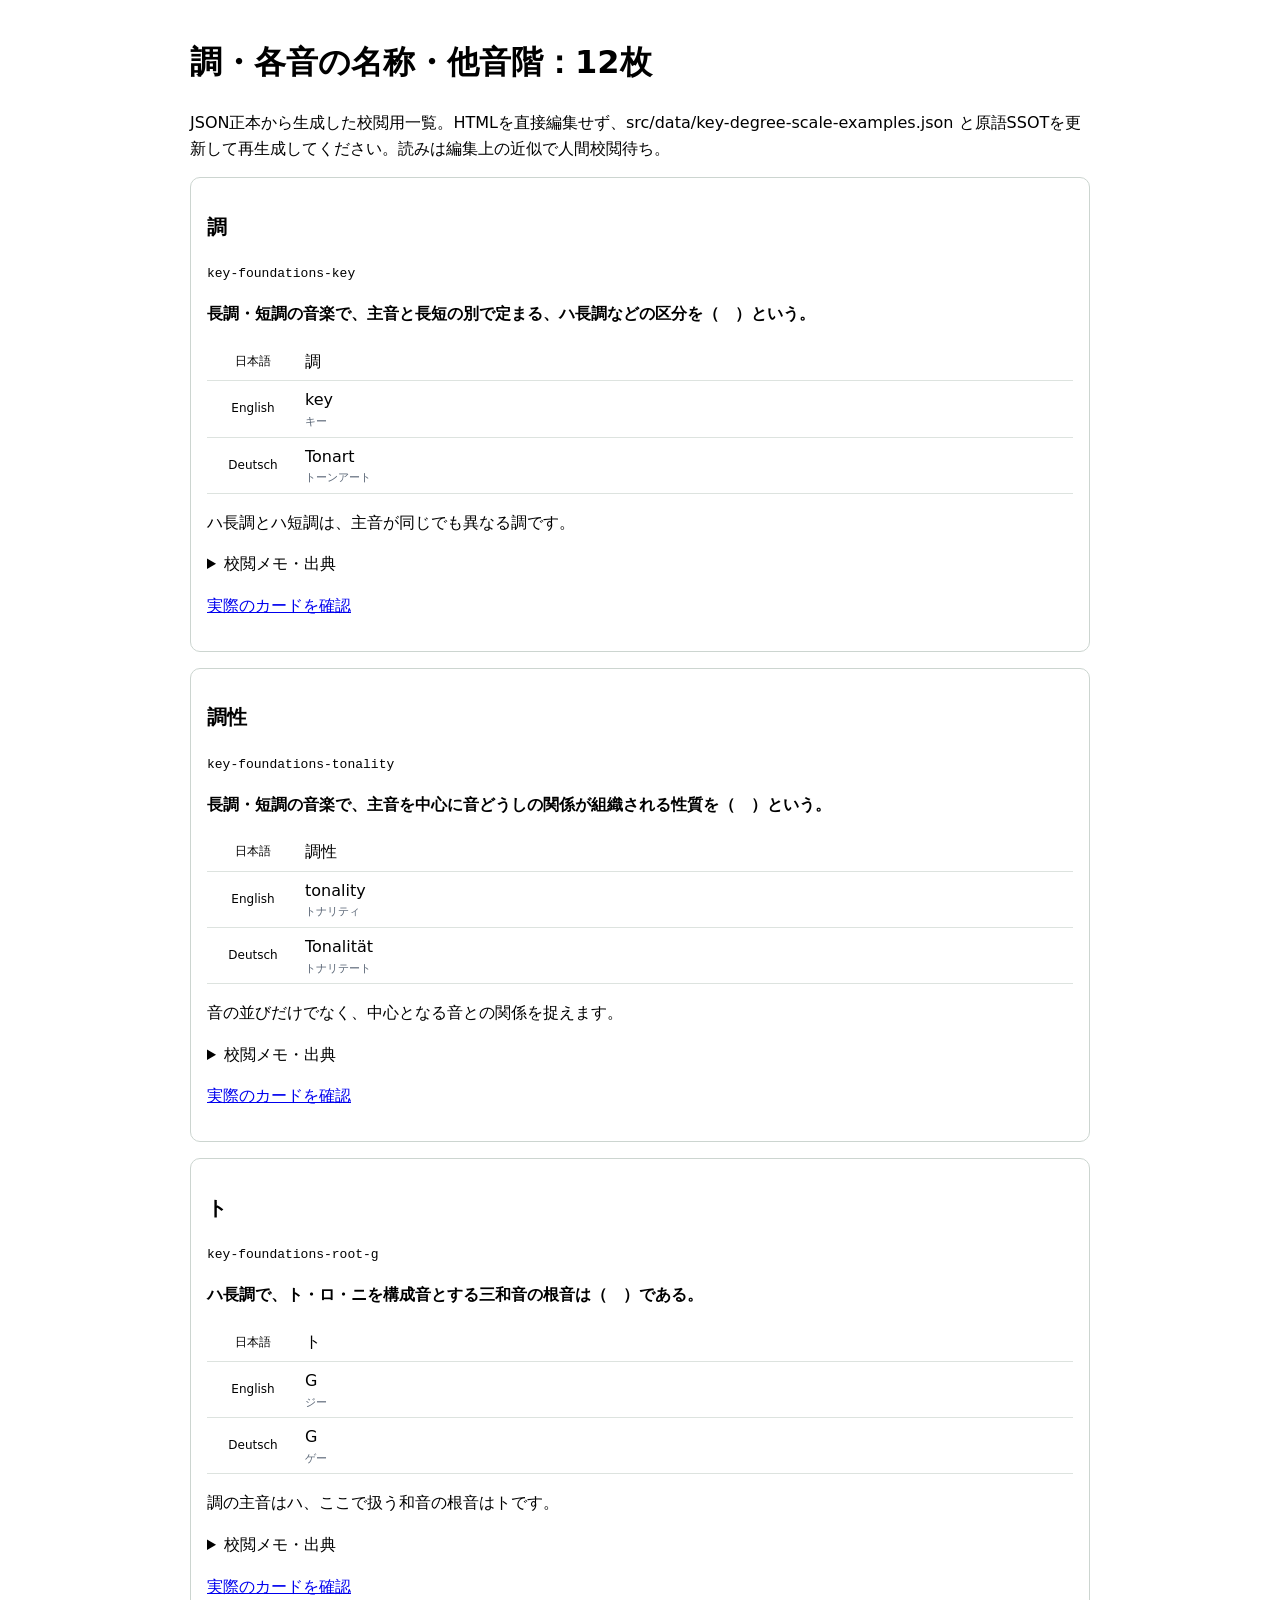
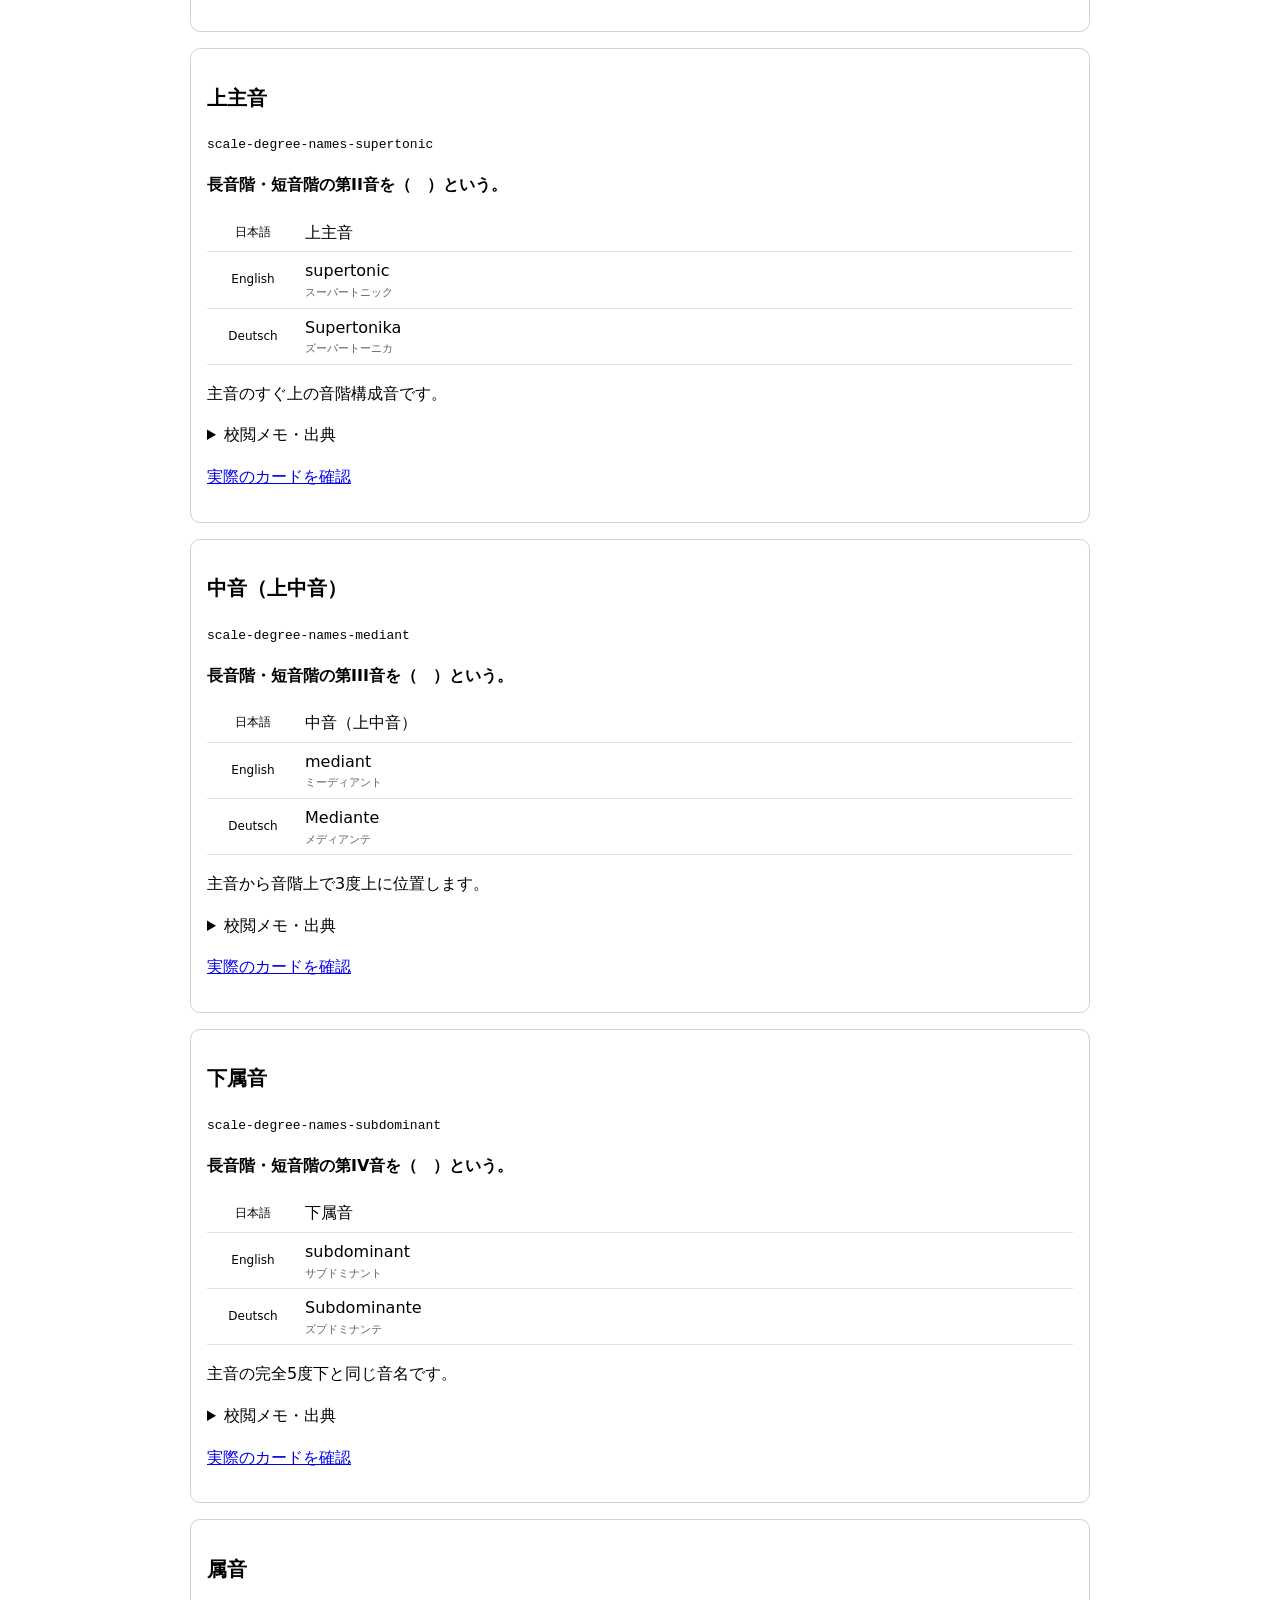
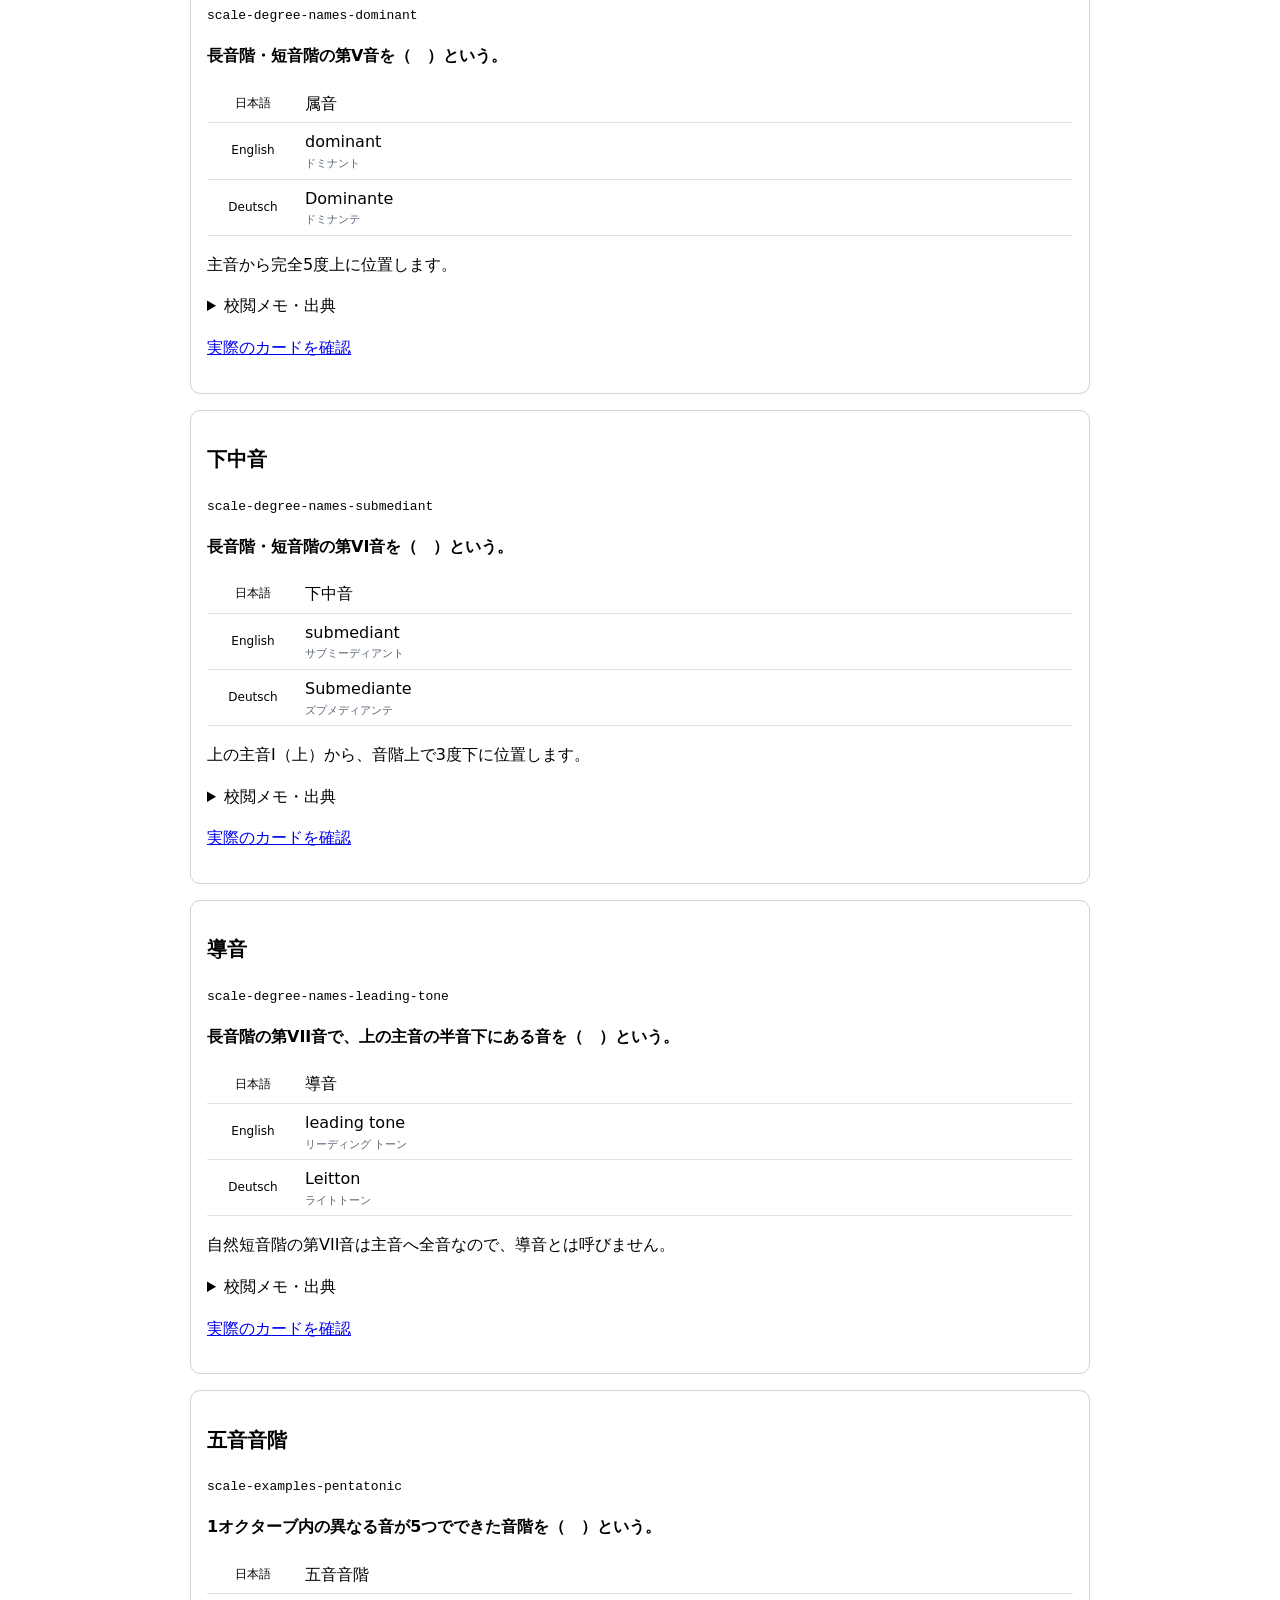
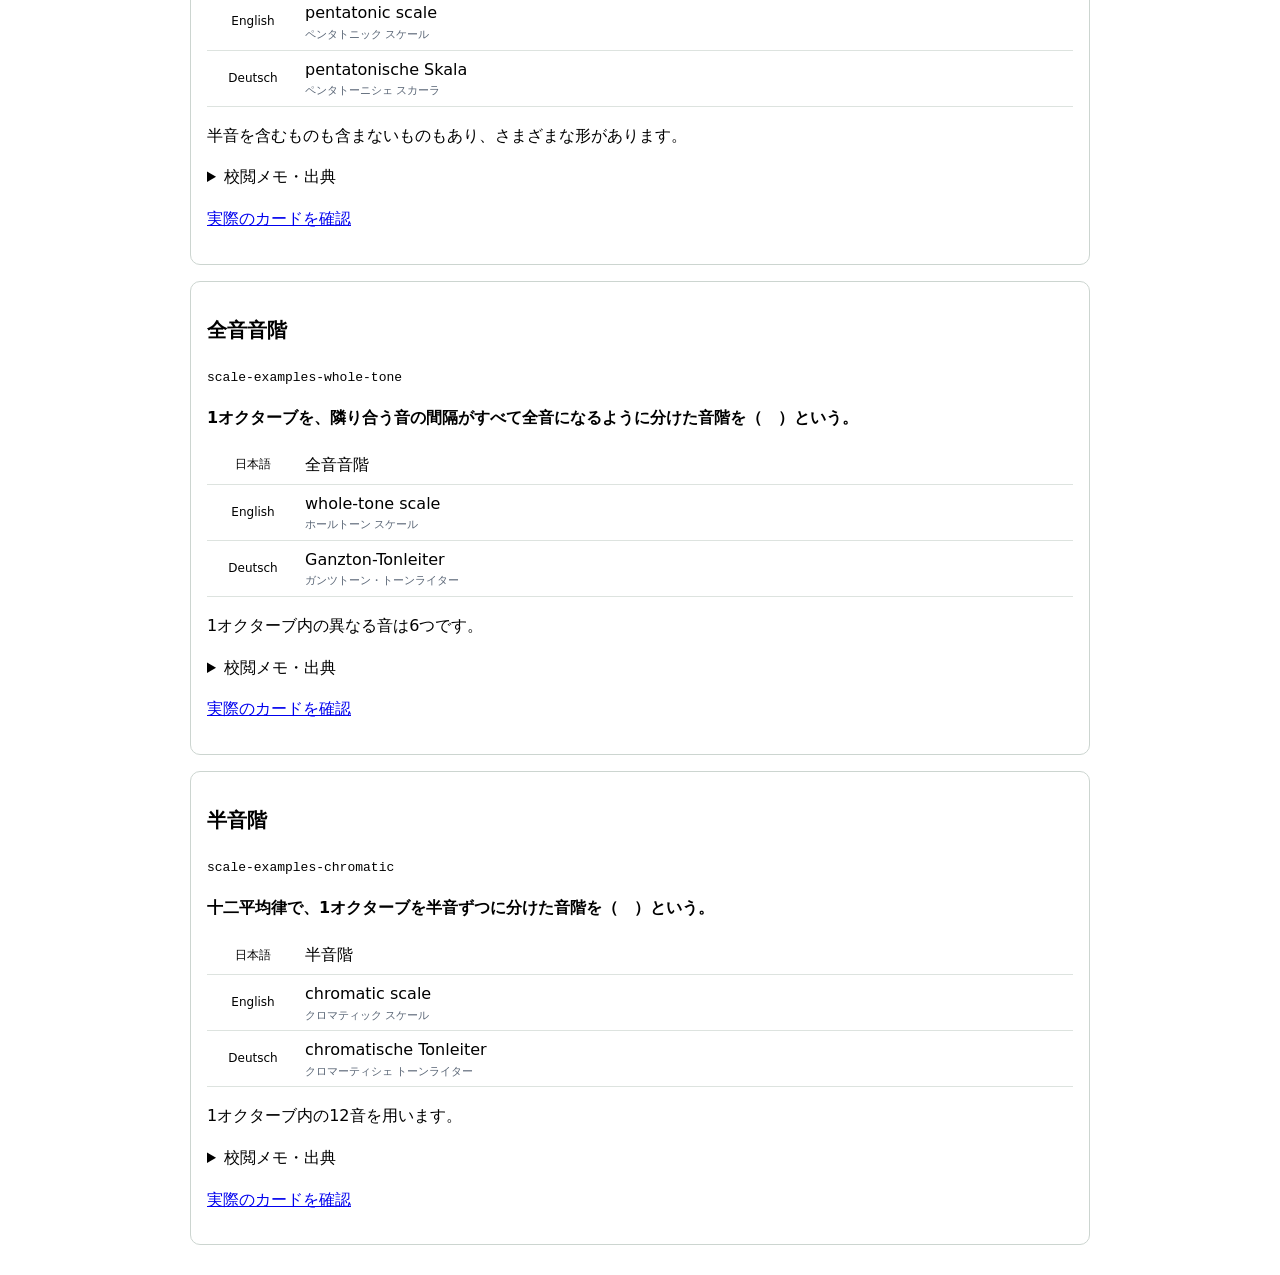
==== docs/key-degree-scale-examples-review.html @ 72259960 "Update review preview from 76fdb64dc0687ee577c5033c5e23819b57750614" ====
<!doctype html><html lang="ja"><head><meta charset="utf-8"><meta name="viewport" content="width=device-width,initial-scale=1"><meta name="robots" content="noindex,nofollow,noarchive"><title>音階・和音の基礎知識 校閲</title><style>body{font-family:system-ui;max-width:900px;margin:auto;padding:16px;line-height:1.6}article{border:1px solid #ccd5d0;border-radius:10px;margin:16px 0;padding:16px}h2{font-size:20px}code{overflow-wrap:anywhere}table{width:100%;border-collapse:collapse}td,th{padding:6px;border-bottom:1px solid #dde3df;font-weight:400}th{width:80px;font-size:12px}td{font-size:16px}small{display:block;font-size:11px;color:#596575}.question{font-weight:600}</style></head><body><h1>調・各音の名称・他音階：12枚</h1><p>JSON正本から生成した校閲用一覧。HTMLを直接編集せず、src/data/key-degree-scale-examples.json と原語SSOTを更新して再生成してください。読みは編集上の近似で人間校閲待ち。</p><article id="key-foundations-key"><h2>調</h2><code>key-foundations-key</code><p class="question">長調・短調の音楽で、主音と長短の別で定まる、ハ長調などの区分を（　）という。</p><table><tr><th>日本語</th><td>調</td></tr><tr><th>English</th><td>key<small>キー</small></td></tr><tr><th>Deutsch</th><td>Tonart<small>トーンアート</small></td></tr></table><p>ハ長調とハ短調は、主音が同じでも異なる調です。</p><details><summary>校閲メモ・出典</summary><p>2026-10-07ユーザー承認の12文案をそのまま採用。読みは編集上の近似で人間校閲待ち。</p><ul><li><a href="https://www.senzoku-online.jp/theory/classic/07/chou-01.html">洗足 調</a>：承認文案で確認済み</li><li><a href="https://lilypond.org/doc/v2.26/Documentation/music-glossary.pdf">LilyPond Music Glossary v2.26</a>：承認文案で音級の意味・独語を確認</li></ul></details><p><a href="../?cards=key-foundations-key">実際のカードを確認</a></p></article>
<article id="key-foundations-tonality"><h2>調性</h2><code>key-foundations-tonality</code><p class="question">長調・短調の音楽で、主音を中心に音どうしの関係が組織される性質を（　）という。</p><table><tr><th>日本語</th><td>調性</td></tr><tr><th>English</th><td>tonality<small>トナリティ</small></td></tr><tr><th>Deutsch</th><td>Tonalität<small>トナリテート</small></td></tr></table><p>音の並びだけでなく、中心となる音との関係を捉えます。</p><details><summary>校閲メモ・出典</summary><p>2026-10-07ユーザー承認の12文案をそのまま採用。読みは編集上の近似で人間校閲待ち。</p><ul><li><a href="https://www.senzoku-online.jp/theory/classic/07/chou-01.html">洗足 調</a>：承認文案で確認済み</li><li><a href="https://lilypond.org/doc/v2.26/Documentation/music-glossary.pdf">LilyPond Music Glossary v2.26</a>：承認文案で音級の意味・独語を確認</li></ul></details><p><a href="../?cards=key-foundations-tonality">実際のカードを確認</a></p></article>
<article id="key-foundations-root-g"><h2>ト</h2><code>key-foundations-root-g</code><p class="question">ハ長調で、ト・ロ・ニを構成音とする三和音の根音は（　）である。</p><table><tr><th>日本語</th><td>ト</td></tr><tr><th>English</th><td>G<small>ジー</small></td></tr><tr><th>Deutsch</th><td>G<small>ゲー</small></td></tr></table><p>調の主音はハ、ここで扱う和音の根音はトです。</p><details><summary>校閲メモ・出典</summary><p>2026-10-07ユーザー承認の12文案をそのまま採用。読みは編集上の近似で人間校閲待ち。</p><ul><li><a href="https://www.senzoku-online.jp/theory/classic/07/chou-01.html">洗足 調</a>：承認文案で確認済み</li><li><a href="https://lilypond.org/doc/v2.26/Documentation/music-glossary.pdf">LilyPond Music Glossary v2.26</a>：承認文案で音級の意味・独語を確認</li></ul></details><p><a href="../?cards=key-foundations-root-g">実際のカードを確認</a></p></article>
<article id="scale-degree-names-supertonic"><h2>上主音</h2><code>scale-degree-names-supertonic</code><p class="question">長音階・短音階の第II音を（　）という。</p><table><tr><th>日本語</th><td>上主音</td></tr><tr><th>English</th><td>supertonic<small>スーパートニック</small></td></tr><tr><th>Deutsch</th><td>Supertonika<small>ズーパートーニカ</small></td></tr></table><p>主音のすぐ上の音階構成音です。</p><details><summary>校閲メモ・出典</summary><p>2026-10-07ユーザー承認の12文案をそのまま採用。読みは編集上の近似で人間校閲待ち。</p><ul><li><a href="https://www.senzoku-online.jp/theory/classic/06/onkai-08.html">洗足 各音の名称</a>：承認文案で確認済み</li><li><a href="https://musictheory.pugetsound.edu/mt21c/ScaleDegreeNames.html">Puget Sound Scale Degree Names</a>：承認文案で確認済み</li><li><a href="https://lilypond.org/doc/v2.26/Documentation/music-glossary.pdf">LilyPond Music Glossary v2.26</a>：承認文案で音級の意味・独語を確認</li></ul></details><p><a href="../?cards=scale-degree-names-supertonic">実際のカードを確認</a></p></article>
<article id="scale-degree-names-mediant"><h2>中音（上中音）</h2><code>scale-degree-names-mediant</code><p class="question">長音階・短音階の第III音を（　）という。</p><table><tr><th>日本語</th><td>中音（上中音）</td></tr><tr><th>English</th><td>mediant<small>ミーディアント</small></td></tr><tr><th>Deutsch</th><td>Mediante<small>メディアンテ</small></td></tr></table><p>主音から音階上で3度上に位置します。</p><details><summary>校閲メモ・出典</summary><p>2026-10-07ユーザー承認の12文案をそのまま採用。読みは編集上の近似で人間校閲待ち。</p><ul><li><a href="https://www.senzoku-online.jp/theory/classic/06/onkai-08.html">洗足 各音の名称</a>：承認文案で確認済み</li><li><a href="https://musictheory.pugetsound.edu/mt21c/ScaleDegreeNames.html">Puget Sound Scale Degree Names</a>：承認文案で確認済み</li><li><a href="https://lilypond.org/doc/v2.26/Documentation/music-glossary.pdf">LilyPond Music Glossary v2.26</a>：承認文案で音級の意味・独語を確認</li></ul></details><p><a href="../?cards=scale-degree-names-mediant">実際のカードを確認</a></p></article>
<article id="scale-degree-names-subdominant"><h2>下属音</h2><code>scale-degree-names-subdominant</code><p class="question">長音階・短音階の第IV音を（　）という。</p><table><tr><th>日本語</th><td>下属音</td></tr><tr><th>English</th><td>subdominant<small>サブドミナント</small></td></tr><tr><th>Deutsch</th><td>Subdominante<small>ズプドミナンテ</small></td></tr></table><p>主音の完全5度下と同じ音名です。</p><details><summary>校閲メモ・出典</summary><p>2026-10-07ユーザー承認の12文案をそのまま採用。読みは編集上の近似で人間校閲待ち。</p><ul><li><a href="https://www.senzoku-online.jp/theory/classic/06/onkai-08.html">洗足 各音の名称</a>：承認文案で確認済み</li><li><a href="https://musictheory.pugetsound.edu/mt21c/ScaleDegreeNames.html">Puget Sound Scale Degree Names</a>：承認文案で確認済み</li><li><a href="https://lilypond.org/doc/v2.26/Documentation/music-glossary.pdf">LilyPond Music Glossary v2.26</a>：承認文案で音級の意味・独語を確認</li></ul></details><p><a href="../?cards=scale-degree-names-subdominant">実際のカードを確認</a></p></article>
<article id="scale-degree-names-dominant"><h2>属音</h2><code>scale-degree-names-dominant</code><p class="question">長音階・短音階の第V音を（　）という。</p><table><tr><th>日本語</th><td>属音</td></tr><tr><th>English</th><td>dominant<small>ドミナント</small></td></tr><tr><th>Deutsch</th><td>Dominante<small>ドミナンテ</small></td></tr></table><p>主音から完全5度上に位置します。</p><details><summary>校閲メモ・出典</summary><p>2026-10-07ユーザー承認の12文案をそのまま採用。読みは編集上の近似で人間校閲待ち。</p><ul><li><a href="https://www.senzoku-online.jp/theory/classic/06/onkai-08.html">洗足 各音の名称</a>：承認文案で確認済み</li><li><a href="https://musictheory.pugetsound.edu/mt21c/ScaleDegreeNames.html">Puget Sound Scale Degree Names</a>：承認文案で確認済み</li><li><a href="https://lilypond.org/doc/v2.26/Documentation/music-glossary.pdf">LilyPond Music Glossary v2.26</a>：承認文案で音級の意味・独語を確認</li></ul></details><p><a href="../?cards=scale-degree-names-dominant">実際のカードを確認</a></p></article>
<article id="scale-degree-names-submediant"><h2>下中音</h2><code>scale-degree-names-submediant</code><p class="question">長音階・短音階の第VI音を（　）という。</p><table><tr><th>日本語</th><td>下中音</td></tr><tr><th>English</th><td>submediant<small>サブミーディアント</small></td></tr><tr><th>Deutsch</th><td>Submediante<small>ズプメディアンテ</small></td></tr></table><p>上の主音I（上）から、音階上で3度下に位置します。</p><details><summary>校閲メモ・出典</summary><p>2026-10-07ユーザー承認の12文案をそのまま採用。読みは編集上の近似で人間校閲待ち。</p><ul><li><a href="https://www.senzoku-online.jp/theory/classic/06/onkai-08.html">洗足 各音の名称</a>：承認文案で確認済み</li><li><a href="https://musictheory.pugetsound.edu/mt21c/ScaleDegreeNames.html">Puget Sound Scale Degree Names</a>：承認文案で確認済み</li><li><a href="https://lilypond.org/doc/v2.26/Documentation/music-glossary.pdf">LilyPond Music Glossary v2.26</a>：承認文案で音級の意味・独語を確認</li></ul></details><p><a href="../?cards=scale-degree-names-submediant">実際のカードを確認</a></p></article>
<article id="scale-degree-names-leading-tone"><h2>導音</h2><code>scale-degree-names-leading-tone</code><p class="question">長音階の第VII音で、上の主音の半音下にある音を（　）という。</p><table><tr><th>日本語</th><td>導音</td></tr><tr><th>English</th><td>leading tone<small>リーディング トーン</small></td></tr><tr><th>Deutsch</th><td>Leitton<small>ライトトーン</small></td></tr></table><p>自然短音階の第VII音は主音へ全音なので、導音とは呼びません。</p><details><summary>校閲メモ・出典</summary><p>2026-10-07ユーザー承認の12文案をそのまま採用。読みは編集上の近似で人間校閲待ち。</p><ul><li><a href="https://www.senzoku-online.jp/theory/classic/06/onkai-08.html">洗足 各音の名称</a>：承認文案で確認済み</li><li><a href="https://musictheory.pugetsound.edu/mt21c/ScaleDegreeNames.html">Puget Sound Scale Degree Names</a>：承認文案で確認済み</li><li><a href="https://lilypond.org/doc/v2.26/Documentation/music-glossary.pdf">LilyPond Music Glossary v2.26</a>：承認文案で音級の意味・独語を確認</li></ul></details><p><a href="../?cards=scale-degree-names-leading-tone">実際のカードを確認</a></p></article>
<article id="scale-examples-pentatonic"><h2>五音音階</h2><code>scale-examples-pentatonic</code><p class="question">1オクターブ内の異なる音が5つでできた音階を（　）という。</p><table><tr><th>日本語</th><td>五音音階</td></tr><tr><th>English</th><td>pentatonic scale<small>ペンタトニック スケール</small></td></tr><tr><th>Deutsch</th><td>pentatonische Skala<small>ペンタトーニシェ スカーラ</small></td></tr></table><p>半音を含むものも含まないものもあり、さまざまな形があります。</p><details><summary>校閲メモ・出典</summary><p>2026-10-07ユーザー承認の12文案をそのまま採用。読みは編集上の近似で人間校閲待ち。</p><ul><li><a href="https://learningmusic.ableton.com/de/advanced-topics/pentatonic.html">Ableton Pentatonik</a>：承認文案で確認済み</li><li><a href="https://lilypond.org/doc/v2.26/Documentation/music-glossary.pdf">LilyPond Music Glossary v2.26</a>：承認文案で音級の意味・独語を確認</li></ul></details><p><a href="../?cards=scale-examples-pentatonic">実際のカードを確認</a></p></article>
<article id="scale-examples-whole-tone"><h2>全音音階</h2><code>scale-examples-whole-tone</code><p class="question">1オクターブを、隣り合う音の間隔がすべて全音になるように分けた音階を（　）という。</p><table><tr><th>日本語</th><td>全音音階</td></tr><tr><th>English</th><td>whole-tone scale<small>ホールトーン スケール</small></td></tr><tr><th>Deutsch</th><td>Ganzton-Tonleiter<small>ガンツトーン・トーンライター</small></td></tr></table><p>1オクターブ内の異なる音は6つです。</p><details><summary>校閲メモ・出典</summary><p>2026-10-07ユーザー承認の12文案をそのまま採用。読みは編集上の近似で人間校閲待ち。</p><ul><li><a href="https://learningmusic.ableton.com/de/advanced-topics/whole-tone.html">Ableton Ganzton</a>：承認文案で確認済み</li><li><a href="https://lilypond.org/doc/v2.26/Documentation/music-glossary.pdf">LilyPond Music Glossary v2.26</a>：承認文案で音級の意味・独語を確認</li></ul></details><p><a href="../?cards=scale-examples-whole-tone">実際のカードを確認</a></p></article>
<article id="scale-examples-chromatic"><h2>半音階</h2><code>scale-examples-chromatic</code><p class="question">十二平均律で、1オクターブを半音ずつに分けた音階を（　）という。</p><table><tr><th>日本語</th><td>半音階</td></tr><tr><th>English</th><td>chromatic scale<small>クロマティック スケール</small></td></tr><tr><th>Deutsch</th><td>chromatische Tonleiter<small>クロマーティシェ トーンライター</small></td></tr></table><p>1オクターブ内の12音を用います。</p><details><summary>校閲メモ・出典</summary><p>2026-10-07ユーザー承認の12文案をそのまま採用。読みは編集上の近似で人間校閲待ち。</p><ul><li><a href="https://lilypond.org/doc/v2.26/Documentation/music-glossary-big-page.html#chromatic-scale">LilyPond chromatic scale</a>：承認文案で確認済み</li><li><a href="https://lilypond.org/doc/v2.26/Documentation/music-glossary.pdf">LilyPond Music Glossary v2.26</a>：承認文案で音級の意味・独語を確認</li></ul></details><p><a href="../?cards=scale-examples-chromatic">実際のカードを確認</a></p></article></body></html>
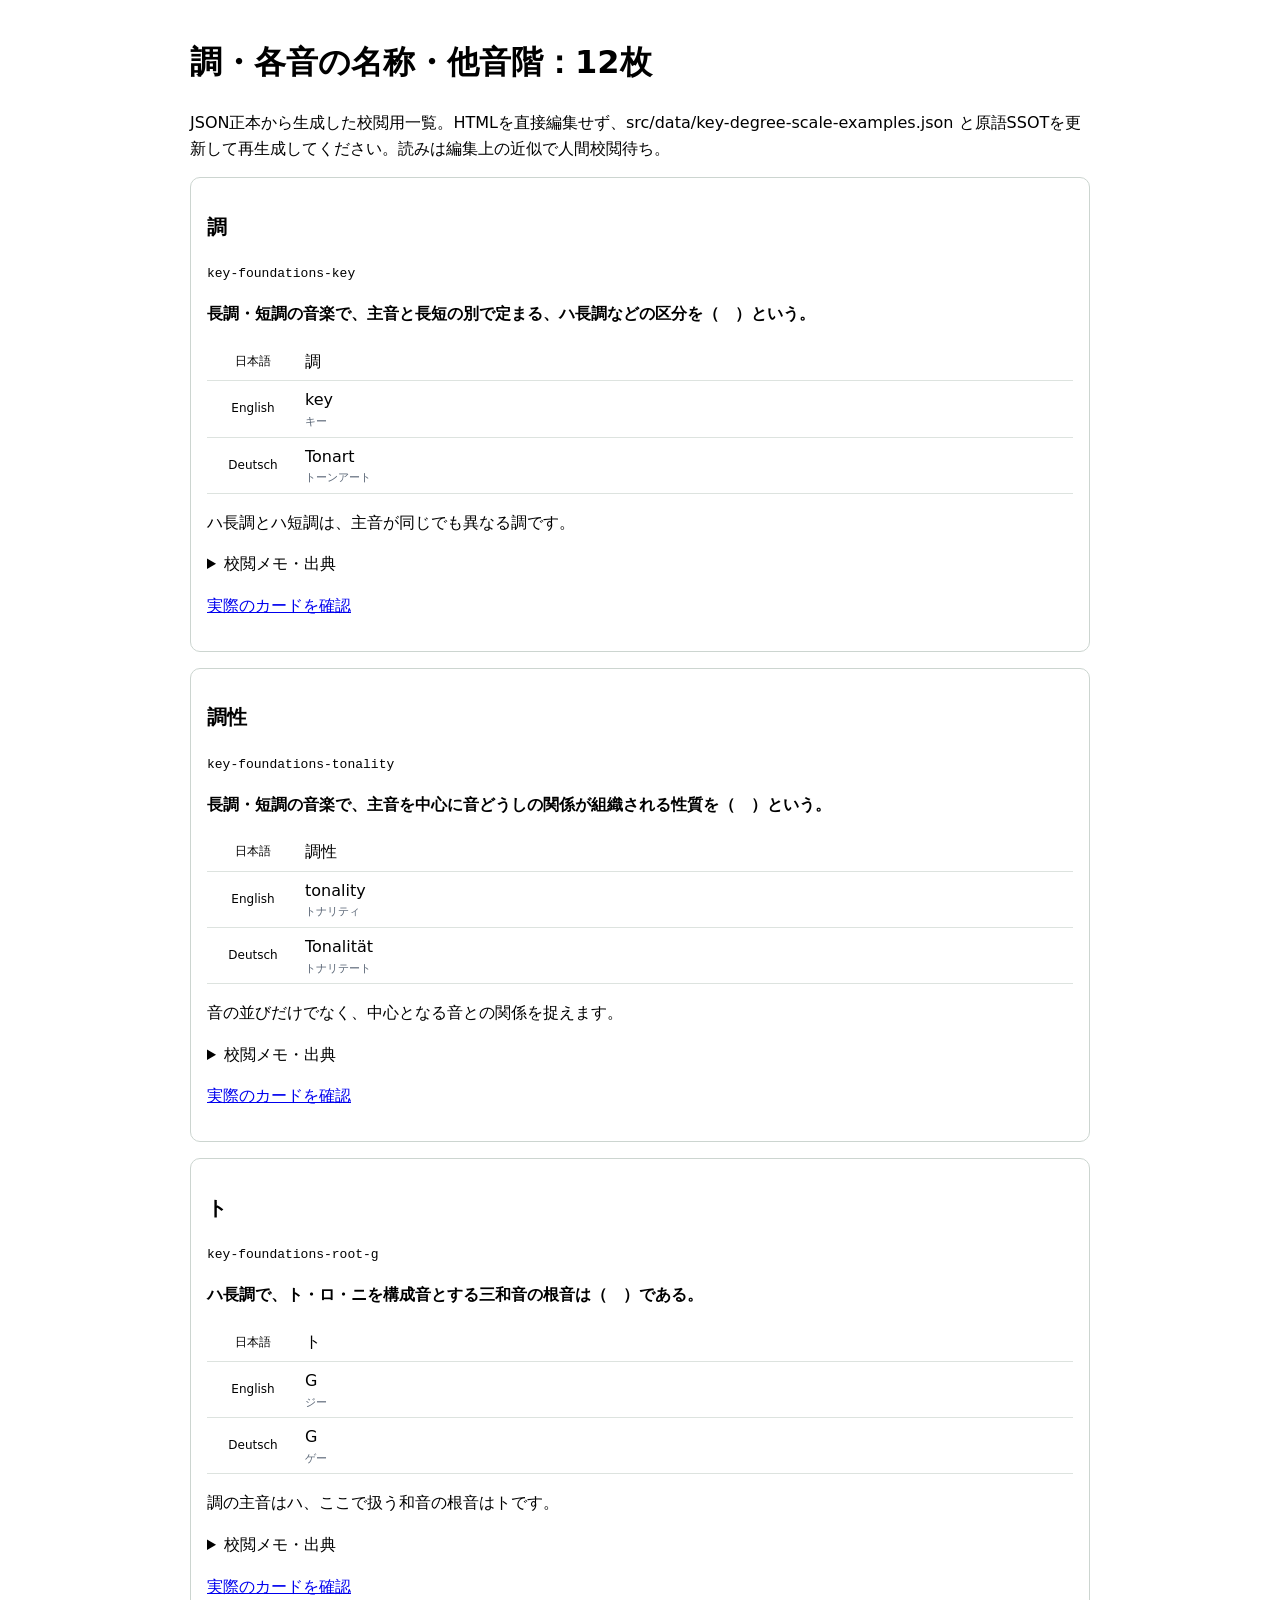
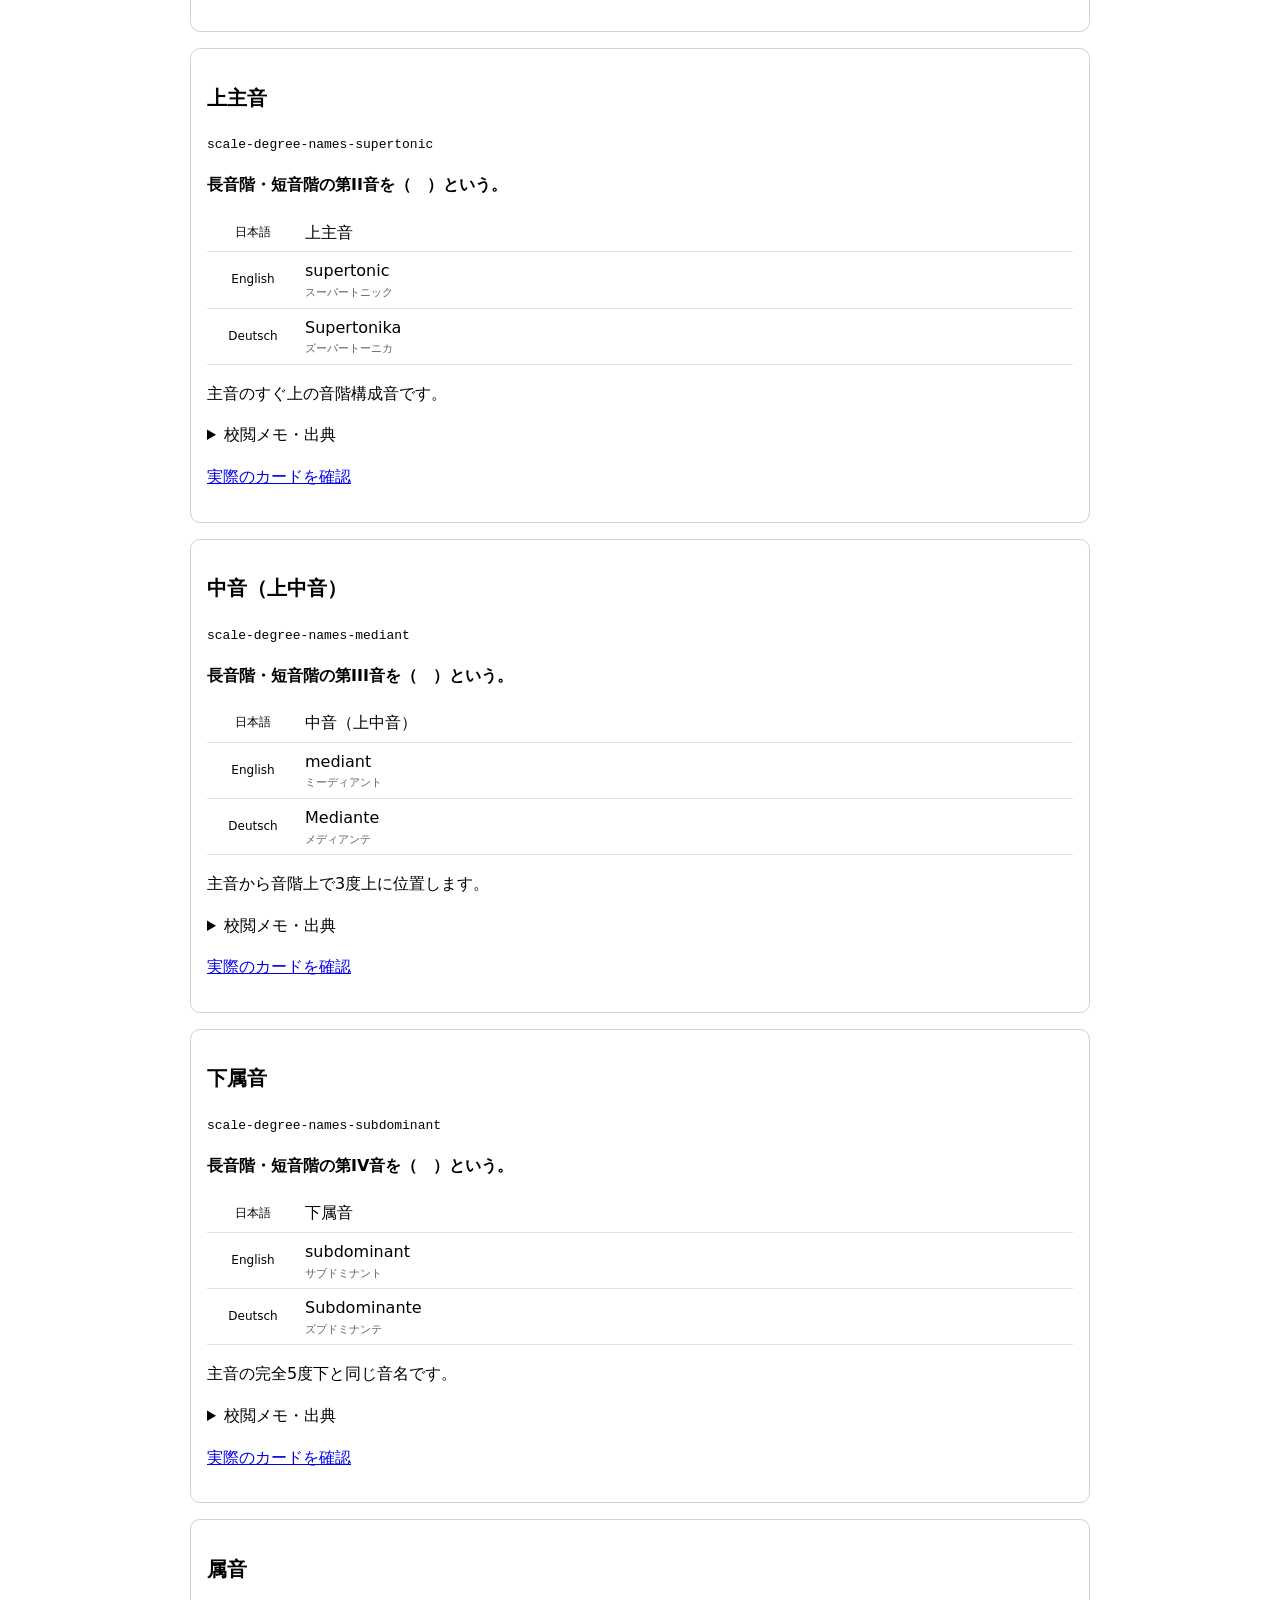
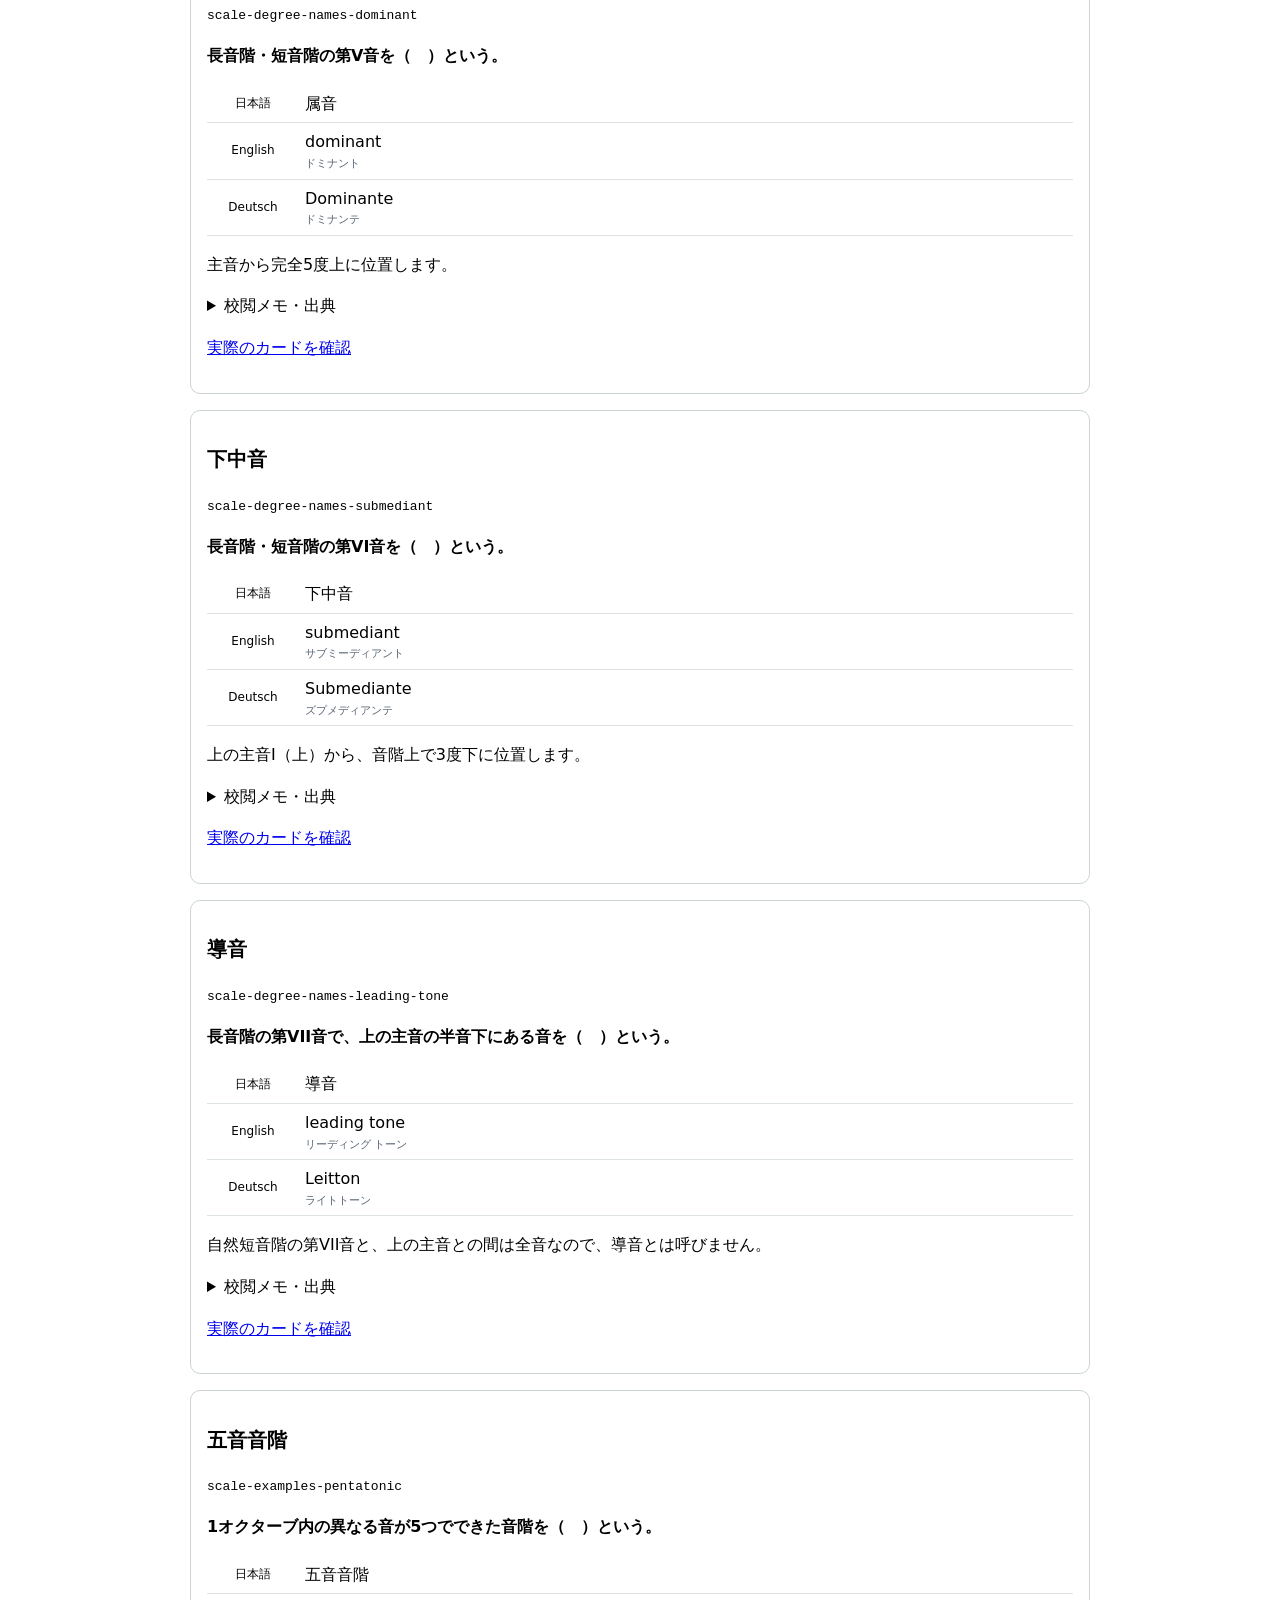
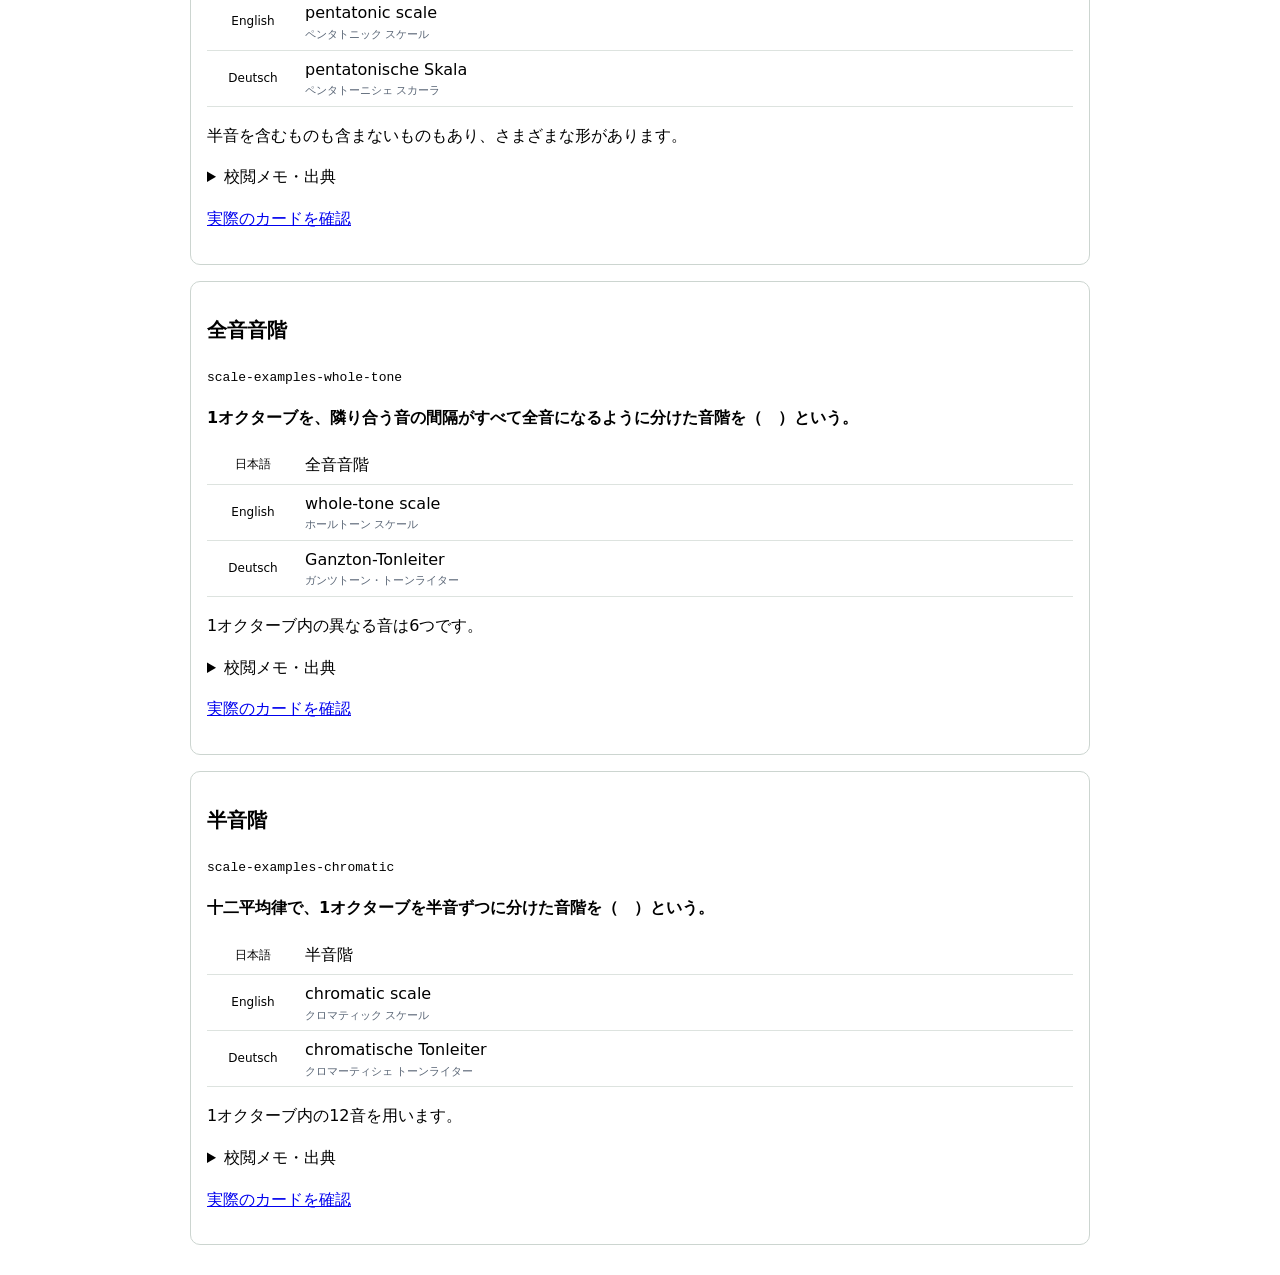
==== commit ed309f64: "Update review preview from f3364d51e72ef8df8e839a74581bd8aeb8725fd3" ====
--- a/docs/key-degree-scale-examples-review.html
+++ b/docs/key-degree-scale-examples-review.html
@@ -6,7 +6,7 @@
 <article id="scale-degree-names-subdominant"><h2>下属音</h2><code>scale-degree-names-subdominant</code><p class="question">長音階・短音階の第IV音を（　）という。</p><table><tr><th>日本語</th><td>下属音</td></tr><tr><th>English</th><td>subdominant<small>サブドミナント</small></td></tr><tr><th>Deutsch</th><td>Subdominante<small>ズプドミナンテ</small></td></tr></table><p>主音の完全5度下と同じ音名です。</p><details><summary>校閲メモ・出典</summary><p>2026-10-07ユーザー承認の12文案をそのまま採用。読みは編集上の近似で人間校閲待ち。</p><ul><li><a href="https://www.senzoku-online.jp/theory/classic/06/onkai-08.html">洗足 各音の名称</a>：承認文案で確認済み</li><li><a href="https://musictheory.pugetsound.edu/mt21c/ScaleDegreeNames.html">Puget Sound Scale Degree Names</a>：承認文案で確認済み</li><li><a href="https://lilypond.org/doc/v2.26/Documentation/music-glossary.pdf">LilyPond Music Glossary v2.26</a>：承認文案で音級の意味・独語を確認</li></ul></details><p><a href="../?cards=scale-degree-names-subdominant">実際のカードを確認</a></p></article>
 <article id="scale-degree-names-dominant"><h2>属音</h2><code>scale-degree-names-dominant</code><p class="question">長音階・短音階の第V音を（　）という。</p><table><tr><th>日本語</th><td>属音</td></tr><tr><th>English</th><td>dominant<small>ドミナント</small></td></tr><tr><th>Deutsch</th><td>Dominante<small>ドミナンテ</small></td></tr></table><p>主音から完全5度上に位置します。</p><details><summary>校閲メモ・出典</summary><p>2026-10-07ユーザー承認の12文案をそのまま採用。読みは編集上の近似で人間校閲待ち。</p><ul><li><a href="https://www.senzoku-online.jp/theory/classic/06/onkai-08.html">洗足 各音の名称</a>：承認文案で確認済み</li><li><a href="https://musictheory.pugetsound.edu/mt21c/ScaleDegreeNames.html">Puget Sound Scale Degree Names</a>：承認文案で確認済み</li><li><a href="https://lilypond.org/doc/v2.26/Documentation/music-glossary.pdf">LilyPond Music Glossary v2.26</a>：承認文案で音級の意味・独語を確認</li></ul></details><p><a href="../?cards=scale-degree-names-dominant">実際のカードを確認</a></p></article>
 <article id="scale-degree-names-submediant"><h2>下中音</h2><code>scale-degree-names-submediant</code><p class="question">長音階・短音階の第VI音を（　）という。</p><table><tr><th>日本語</th><td>下中音</td></tr><tr><th>English</th><td>submediant<small>サブミーディアント</small></td></tr><tr><th>Deutsch</th><td>Submediante<small>ズプメディアンテ</small></td></tr></table><p>上の主音I（上）から、音階上で3度下に位置します。</p><details><summary>校閲メモ・出典</summary><p>2026-10-07ユーザー承認の12文案をそのまま採用。読みは編集上の近似で人間校閲待ち。</p><ul><li><a href="https://www.senzoku-online.jp/theory/classic/06/onkai-08.html">洗足 各音の名称</a>：承認文案で確認済み</li><li><a href="https://musictheory.pugetsound.edu/mt21c/ScaleDegreeNames.html">Puget Sound Scale Degree Names</a>：承認文案で確認済み</li><li><a href="https://lilypond.org/doc/v2.26/Documentation/music-glossary.pdf">LilyPond Music Glossary v2.26</a>：承認文案で音級の意味・独語を確認</li></ul></details><p><a href="../?cards=scale-degree-names-submediant">実際のカードを確認</a></p></article>
-<article id="scale-degree-names-leading-tone"><h2>導音</h2><code>scale-degree-names-leading-tone</code><p class="question">長音階の第VII音で、上の主音の半音下にある音を（　）という。</p><table><tr><th>日本語</th><td>導音</td></tr><tr><th>English</th><td>leading tone<small>リーディング トーン</small></td></tr><tr><th>Deutsch</th><td>Leitton<small>ライトトーン</small></td></tr></table><p>自然短音階の第VII音は主音へ全音なので、導音とは呼びません。</p><details><summary>校閲メモ・出典</summary><p>2026-10-07ユーザー承認の12文案をそのまま採用。読みは編集上の近似で人間校閲待ち。</p><ul><li><a href="https://www.senzoku-online.jp/theory/classic/06/onkai-08.html">洗足 各音の名称</a>：承認文案で確認済み</li><li><a href="https://musictheory.pugetsound.edu/mt21c/ScaleDegreeNames.html">Puget Sound Scale Degree Names</a>：承認文案で確認済み</li><li><a href="https://lilypond.org/doc/v2.26/Documentation/music-glossary.pdf">LilyPond Music Glossary v2.26</a>：承認文案で音級の意味・独語を確認</li></ul></details><p><a href="../?cards=scale-degree-names-leading-tone">実際のカードを確認</a></p></article>
+<article id="scale-degree-names-leading-tone"><h2>導音</h2><code>scale-degree-names-leading-tone</code><p class="question">長音階の第VII音で、上の主音の半音下にある音を（　）という。</p><table><tr><th>日本語</th><td>導音</td></tr><tr><th>English</th><td>leading tone<small>リーディング トーン</small></td></tr><tr><th>Deutsch</th><td>Leitton<small>ライトトーン</small></td></tr></table><p>自然短音階の第VII音と、上の主音との間は全音なので、導音とは呼びません。</p><details><summary>校閲メモ・出典</summary><p>2026-10-07ユーザー承認の12文案をそのまま採用。読みは編集上の近似で人間校閲待ち。</p><ul><li><a href="https://www.senzoku-online.jp/theory/classic/06/onkai-08.html">洗足 各音の名称</a>：承認文案で確認済み</li><li><a href="https://musictheory.pugetsound.edu/mt21c/ScaleDegreeNames.html">Puget Sound Scale Degree Names</a>：承認文案で確認済み</li><li><a href="https://lilypond.org/doc/v2.26/Documentation/music-glossary.pdf">LilyPond Music Glossary v2.26</a>：承認文案で音級の意味・独語を確認</li></ul></details><p><a href="../?cards=scale-degree-names-leading-tone">実際のカードを確認</a></p></article>
 <article id="scale-examples-pentatonic"><h2>五音音階</h2><code>scale-examples-pentatonic</code><p class="question">1オクターブ内の異なる音が5つでできた音階を（　）という。</p><table><tr><th>日本語</th><td>五音音階</td></tr><tr><th>English</th><td>pentatonic scale<small>ペンタトニック スケール</small></td></tr><tr><th>Deutsch</th><td>pentatonische Skala<small>ペンタトーニシェ スカーラ</small></td></tr></table><p>半音を含むものも含まないものもあり、さまざまな形があります。</p><details><summary>校閲メモ・出典</summary><p>2026-10-07ユーザー承認の12文案をそのまま採用。読みは編集上の近似で人間校閲待ち。</p><ul><li><a href="https://learningmusic.ableton.com/de/advanced-topics/pentatonic.html">Ableton Pentatonik</a>：承認文案で確認済み</li><li><a href="https://lilypond.org/doc/v2.26/Documentation/music-glossary.pdf">LilyPond Music Glossary v2.26</a>：承認文案で音級の意味・独語を確認</li></ul></details><p><a href="../?cards=scale-examples-pentatonic">実際のカードを確認</a></p></article>
 <article id="scale-examples-whole-tone"><h2>全音音階</h2><code>scale-examples-whole-tone</code><p class="question">1オクターブを、隣り合う音の間隔がすべて全音になるように分けた音階を（　）という。</p><table><tr><th>日本語</th><td>全音音階</td></tr><tr><th>English</th><td>whole-tone scale<small>ホールトーン スケール</small></td></tr><tr><th>Deutsch</th><td>Ganzton-Tonleiter<small>ガンツトーン・トーンライター</small></td></tr></table><p>1オクターブ内の異なる音は6つです。</p><details><summary>校閲メモ・出典</summary><p>2026-10-07ユーザー承認の12文案をそのまま採用。読みは編集上の近似で人間校閲待ち。</p><ul><li><a href="https://learningmusic.ableton.com/de/advanced-topics/whole-tone.html">Ableton Ganzton</a>：承認文案で確認済み</li><li><a href="https://lilypond.org/doc/v2.26/Documentation/music-glossary.pdf">LilyPond Music Glossary v2.26</a>：承認文案で音級の意味・独語を確認</li></ul></details><p><a href="../?cards=scale-examples-whole-tone">実際のカードを確認</a></p></article>
 <article id="scale-examples-chromatic"><h2>半音階</h2><code>scale-examples-chromatic</code><p class="question">十二平均律で、1オクターブを半音ずつに分けた音階を（　）という。</p><table><tr><th>日本語</th><td>半音階</td></tr><tr><th>English</th><td>chromatic scale<small>クロマティック スケール</small></td></tr><tr><th>Deutsch</th><td>chromatische Tonleiter<small>クロマーティシェ トーンライター</small></td></tr></table><p>1オクターブ内の12音を用います。</p><details><summary>校閲メモ・出典</summary><p>2026-10-07ユーザー承認の12文案をそのまま採用。読みは編集上の近似で人間校閲待ち。</p><ul><li><a href="https://lilypond.org/doc/v2.26/Documentation/music-glossary-big-page.html#chromatic-scale">LilyPond chromatic scale</a>：承認文案で確認済み</li><li><a href="https://lilypond.org/doc/v2.26/Documentation/music-glossary.pdf">LilyPond Music Glossary v2.26</a>：承認文案で音級の意味・独語を確認</li></ul></details><p><a href="../?cards=scale-examples-chromatic">実際のカードを確認</a></p></article></body></html>
